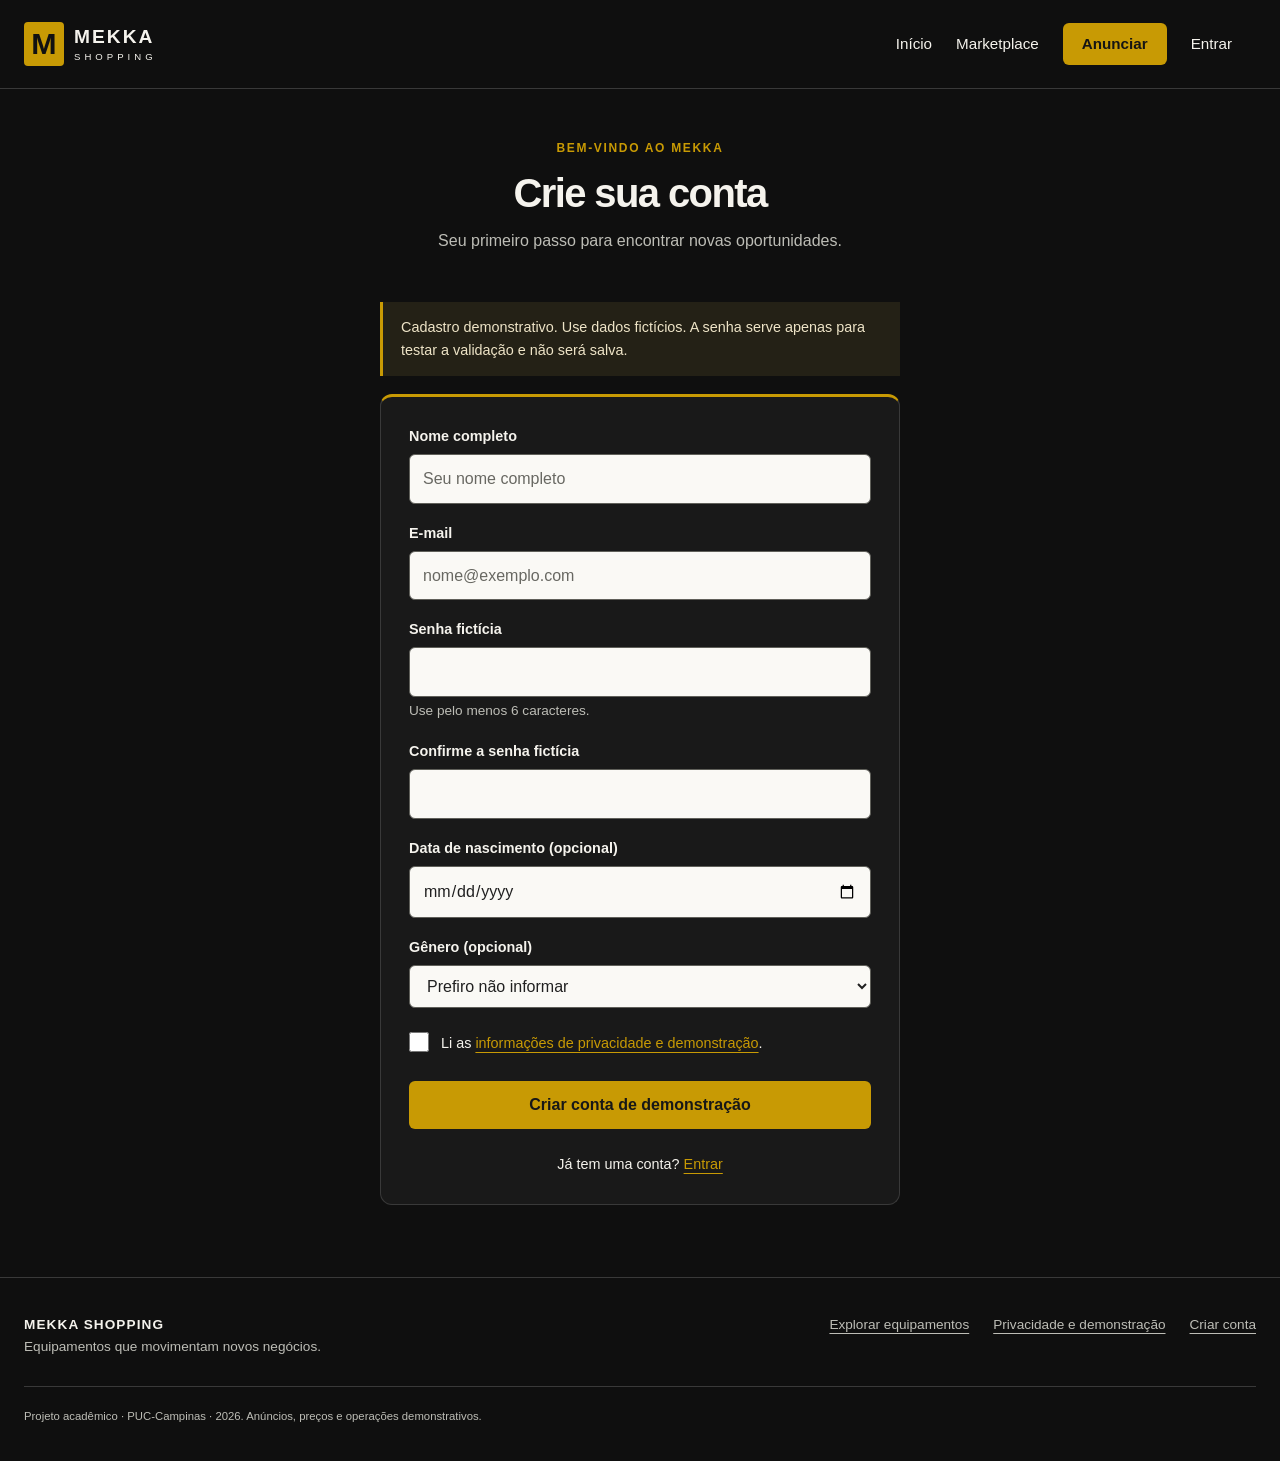
==== cadastro/cadastro.html @ 8ca04e6b "Finaliza telas e funcionalidades demonstrativas do Mekka Shopping" ====
<!DOCTYPE html>
<html lang="pt-BR">
<head>
    <meta charset="UTF-8">
    <meta name="viewport" content="width=device-width, initial-scale=1.0">
    <meta name="description" content="Experimente o cadastro demonstrativo do Mekka Shopping.">
    <title>Criar conta | Mekka Shopping</title>
    <link rel="stylesheet" href="../compartilhado/estilos.css">
    <link rel="stylesheet" href="../compartilhado/formularios.css">
    <link rel="stylesheet" href="cadastro.css">
    <script src="../compartilhado/comum.js" defer></script>
    <script src="cadastro.js" defer></script>
</head>
<body>

    <a class="pular" href="#conteudo">Pular para o conteúdo</a>
    <header class="cabecalho">
        <a class="marca" href="../inicio/mekka.html" aria-label="Mekka Shopping, início"><span class="simbolo" aria-hidden="true">M</span><span>MEKKA <small>SHOPPING</small></span></a>
        <nav aria-label="Navegação principal">
            <ul class="menu">
                <li><a href="../inicio/mekka.html">Início</a></li>
                <li><a href="../marketplace/market.html">Marketplace</a></li>
                <li><a href="../anunciar/anunciar.html" class="botao compacto">Anunciar</a></li>
                <li><a href="../login/login.html" id="link-conta">Entrar</a></li>
                <li><button type="button" id="sair" class="link-botao" hidden>Sair</button></li>
            </ul>
        </nav>
    </header>
    <main id="conteudo">
        <noscript><p class="aviso">Ative o JavaScript para pesquisar equipamentos e usar os formulários demonstrativos.</p></noscript>

        <section class="acesso" aria-labelledby="titulo-cadastro">
            <header class="abertura"><p class="sobretitulo">BEM-VINDO AO MEKKA</p><h1 id="titulo-cadastro">Crie sua conta</h1><p>Seu primeiro passo para encontrar novas oportunidades.</p></header>
            <p class="aviso">Cadastro demonstrativo. Use dados fictícios. A senha serve apenas para testar a validação e não será salva.</p>
            <form id="form-cadastro" class="painel" method="post" novalidate>
                <p class="campo"><label for="nome">Nome completo</label><input id="nome" type="text" required minlength="3" maxlength="80" autocomplete="name" placeholder="Seu nome completo"></p>
                <p class="campo"><label for="email">E-mail</label><input id="email" type="email" required maxlength="120" autocomplete="email" placeholder="nome@exemplo.com"></p>
                <p class="campo"><label for="senha">Senha fictícia</label><input id="senha" type="password" required minlength="6" maxlength="64" autocomplete="new-password" aria-describedby="ajuda-senha"><small id="ajuda-senha">Use pelo menos 6 caracteres.</small></p>
                <p class="campo"><label for="confirmarsenha">Confirme a senha fictícia</label><input id="confirmarsenha" type="password" required minlength="6" maxlength="64" autocomplete="new-password"></p>
                <p class="campo"><label for="nascimento">Data de nascimento (opcional)</label><input id="nascimento" type="date" autocomplete="bday"></p>
                <p class="campo"><label for="genero">Gênero (opcional)</label><select id="genero"><option value="">Prefiro não informar</option><option>Masculino</option><option>Feminino</option><option>Outro</option></select></p>
                <p class="termos"><input id="termos" type="checkbox" required><label for="termos">Li as <a href="../privacidade/privacidade.html">informações de privacidade e demonstração</a>.</label></p>
                <p id="retorno-cadastro" class="mensagem" role="status" aria-live="polite" hidden></p>
                <button class="botao botao-completo" type="submit" disabled>Criar conta de demonstração</button>
                <p class="rodape-form">Já tem uma conta? <a href="../login/login.html">Entrar</a></p>
            </form>
        </section>
    </main>

    <footer class="rodape">
        <p><strong>MEKKA SHOPPING</strong><br>Equipamentos que movimentam novos negócios.</p>
        <nav aria-label="Links do rodapé"><a href="../marketplace/market.html">Explorar equipamentos</a><a href="../privacidade/privacidade.html">Privacidade e demonstração</a><a href="../cadastro/cadastro.html">Criar conta</a></nav>
        <small>Projeto acadêmico · PUC-Campinas · 2026. Anúncios, preços e operações demonstrativos.</small>
    </footer>

</body>
</html>
---- compartilhado/estilos.css ----
:root {
    --fundo: #0f0f0f;
    --painel: #191919;
    --borda: #393939;
    --dourado: #c89a04;
    --texto: #f5f3ed;
    --suave: #bdbdb6;
}

* { box-sizing: border-box; margin: 0; padding: 0; }
body { background: var(--fundo); color: var(--texto); font-family: Arial, Helvetica, sans-serif; line-height: 1.6; min-height: 100vh; display: flex; flex-direction: column; }
main { flex: 1; width: min(1240px, calc(100% - 48px)); margin: 0 auto; padding-bottom: 72px; }
a { color: var(--dourado); text-underline-offset: 4px; }
a:hover { text-decoration-thickness: 2px; }
img { max-width: 100%; height: auto; display: block; }
button, input, select, textarea { font: inherit; }
button, select { cursor: pointer; }
input, select, textarea { width: 100%; min-width: 0; border: 1px solid #60605a; border-radius: 6px; padding: 11px 13px; color: #202020; background: #faf9f5; }
input[type="checkbox"] { width: 20px; height: 20px; flex-shrink: 0; accent-color: var(--dourado); }
textarea { resize: vertical; min-height: 130px; }
label { display: block; margin-bottom: 6px; font-size: 0.9rem; font-weight: 600; }
input::placeholder, textarea::placeholder { color: #686862; opacity: 1; }
:focus-visible { outline: 3px solid var(--dourado); outline-offset: 4px; }
[hidden] { display: none !important; }
h1, h2, h3 { line-height: 1.15; overflow-wrap: anywhere; }
h1 { font-size: clamp(2.2rem, 4vw, 3.5rem); letter-spacing: -0.04em; }
h2 { font-size: clamp(1.4rem, 2.5vw, 1.9rem); letter-spacing: -0.02em; }
h3 { font-size: 1.1rem; }
.pular { position: absolute; top: -80px; left: 16px; background: var(--dourado); color: #111; padding: 12px; z-index: 10; }
.pular:focus { top: 12px; }
.cabecalho { display: flex; align-items: center; justify-content: space-between; gap: 24px; padding: 22px max(24px, calc((100% - 1240px) / 2)); border-bottom: 1px solid var(--borda); }
.marca { display: flex; align-items: center; gap: 10px; color: var(--texto); text-decoration: none; font-size: 1.2rem; font-weight: 800; line-height: 1.1; letter-spacing: 2px; }
.marca small { display: block; font-size: 0.6rem; font-weight: 400; letter-spacing: 4px; margin-top: 5px; }
.simbolo { display: grid; place-items: center; width: 40px; height: 44px; background: var(--dourado); color: #111; font-size: 1.9rem; letter-spacing: -4px; padding-right: 4px; border-radius: 4px; }
.menu { list-style: none; display: flex; flex-wrap: wrap; align-items: center; gap: 24px; }
.menu a { color: var(--texto); text-decoration: none; font-size: 0.95rem; }
.menu a:hover, .menu a[aria-current="page"] { color: var(--dourado); }
.menu .botao, .menu .botao:hover { color: #141414; }
.link-botao { color: var(--dourado); background: none; border: 0; text-decoration: underline; }
.botao { display: inline-flex; align-items: center; justify-content: center; gap: 20px; min-height: 46px; padding: 12px 22px; border: 1px solid transparent; border-radius: 6px; background: var(--dourado); color: #171717; font-weight: 700; text-decoration: none; cursor: pointer; line-height: 1.4; }
.botao:hover { background: #f2c339; }
.botao:disabled { opacity: 0.6; cursor: wait; }
.compacto { min-height: 40px; padding: 9px 18px; }
.secundario { color: var(--texto); border-color: #65655f; background: transparent; }
.secundario:hover { background: #30302b; }
.botao-escuro { background: #1c1c1c; color: #fff; }
.botao-escuro:hover { background: #393939; }
.sobretitulo { color: var(--dourado); font-size: 0.75rem; letter-spacing: 0.14em; font-weight: 700; }
.abertura { padding: 50px 0 30px; }
.abertura h1 { margin: 12px 0; }
.abertura > p:last-child { color: var(--suave); max-width: 680px; }
.secao { margin-top: 48px; }
.titulo-secao { display: flex; align-items: baseline; justify-content: space-between; flex-wrap: wrap; gap: 12px; margin-bottom: 24px; }
.titulo-secao p { color: var(--suave); font-size: 0.9rem; }
.painel { padding: 28px; background: var(--painel); border: 1px solid var(--borda); border-radius: 12px; }
.campo { margin-bottom: 18px; }
.campo small, .nota { color: var(--suave); font-size: 0.85rem; }
.nota { margin: 12px 0 20px; }
.mensagem { padding: 14px 16px; border: 1px solid #53946d; background: #1b3125; color: #ddf4e6; border-radius: 6px; margin: 16px 0; overflow-wrap: anywhere; }
.erro { color: #ffe2de; border-color: #ae655c; background: #3a201d; }
.aviso { padding: 14px 18px; border-left: 3px solid var(--dourado); background: #242116; color: #eee4c7; margin: 18px 0; font-size: 0.9rem; }
.grade-produtos { display: grid; grid-template-columns: repeat(4, minmax(0, 1fr)); gap: 20px; list-style: none; }
.grade-produtos > li { min-width: 0; }
.card-produto { display: flex; flex-direction: column; height: 100%; border-radius: 10px; background: #f7f6f2; color: #1a1a1a; padding: 12px 12px 16px; }
.imagem-produto { width: 100%; aspect-ratio: 3 / 2; object-fit: contain; border-radius: 6px; background: #e9e8e2; }
.etiqueta { align-self: flex-start; color: #54500d; background: #eee7bd; padding: 3px 8px; margin: 16px 0 12px; border-radius: 4px; font-size: 0.72rem; font-weight: 700; text-transform: uppercase; letter-spacing: 0.04em; }
.nome-produto { margin: 0 4px 10px; min-height: 42px; }
.local-produto, .info-produto { color: #62625b; margin: 0 4px 5px; font-size: 0.82rem; overflow-wrap: anywhere; }
.preco-produto { font-size: 1.3rem; font-weight: 700; margin: auto 4px 14px; padding-top: 16px; }
.card-produto .botao { justify-content: space-between; font-size: 0.9rem; padding: 11px 14px; }
.estado-vazio { text-align: center; padding: 55px 24px; border: 1px dashed var(--borda); border-radius: 8px; color: var(--suave); }
.rodape { display: grid; grid-template-columns: 1fr 1fr; gap: 28px; border-top: 1px solid var(--borda); padding: 36px max(24px, calc((100% - 1240px) / 2)); color: var(--suave); font-size: 0.85rem; }
.rodape strong { color: var(--texto); letter-spacing: 0.08em; }
.rodape nav { display: flex; justify-content: flex-end; flex-wrap: wrap; align-content: start; gap: 12px 24px; }
.rodape nav a { color: var(--suave); }
.rodape small { grid-column: 1 / -1; border-top: 1px solid var(--borda); padding-top: 20px; }
.termos { display: flex; align-items: flex-start; gap: 12px; margin: 20px 0; }
.termos label { font-weight: 400; font-size: 0.9rem; }
.largura-total { grid-column: 1 / -1; }
@media (max-width: 1000px) {
    .grade-produtos { grid-template-columns: repeat(3, minmax(0, 1fr)); }
    .menu { gap: 16px; }
}
@media (max-width: 760px) {
    main { width: calc(100% - 32px); padding-bottom: 48px; }
    .cabecalho { flex-direction: column; align-items: flex-start; padding: 20px 16px; gap: 18px; }
    .menu { gap: 10px 18px; }
    .menu a { font-size: 0.85rem; }
    .grade-produtos { grid-template-columns: repeat(2, minmax(0, 1fr)); }
    .rodape { grid-template-columns: 1fr; padding: 30px 16px; }
    .rodape nav { justify-content: flex-start; }
    .painel { padding: 20px; }
    .abertura { padding-top: 32px; }
}
@media (max-width: 480px) {
    .grade-produtos { grid-template-columns: 1fr; }
    .nome-produto { min-height: auto; }
    .titulo-secao { align-items: flex-start; flex-direction: column; }
    .botao { gap: 10px; }
}
---- compartilhado/formularios.css ----
.acesso { width: 100%; max-width: 520px; margin: 0 auto; }
.acesso .abertura { text-align: center; }
.acesso .abertura h1 { font-size: 2.5rem; }
.acesso .painel { border-top: 3px solid var(--dourado); }
.botao-completo { width: 100%; }
.rodape-form { text-align: center; margin-top: 24px; font-size: 0.9rem; }
@media (max-width: 480px) { .acesso .abertura h1 { font-size: 2rem; } }
---- cadastro/cadastro.css ----
#form-cadastro .termos { margin-top: 24px; }
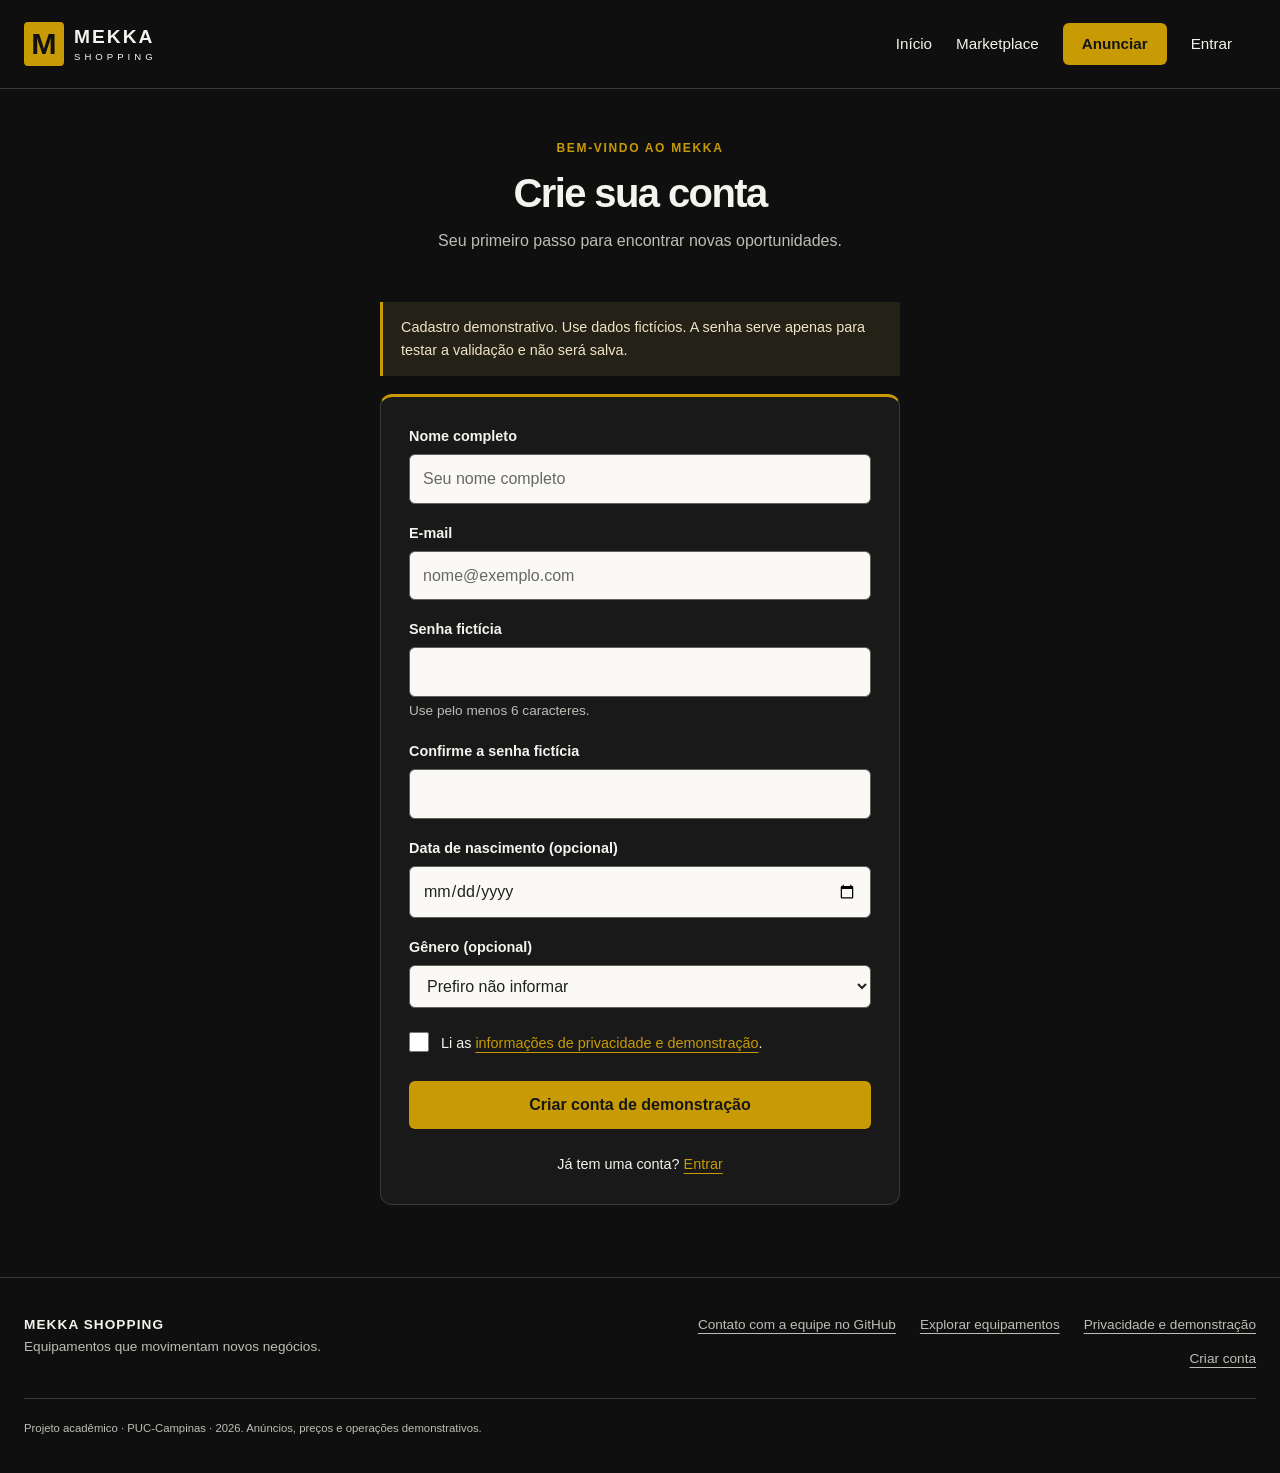
==== commit 1d81aff6: "Conclui filtros, contato e tratamento de falhas da demonstração" ====
--- a/cadastro/cadastro.html
+++ b/cadastro/cadastro.html
@@ -49,7 +49,7 @@
 
     <footer class="rodape">
         <p><strong>MEKKA SHOPPING</strong><br>Equipamentos que movimentam novos negócios.</p>
-        <nav aria-label="Links do rodapé"><a href="../marketplace/market.html">Explorar equipamentos</a><a href="../privacidade/privacidade.html">Privacidade e demonstração</a><a href="../cadastro/cadastro.html">Criar conta</a></nav>
+        <nav aria-label="Links do rodapé"><a href="https://github.com/viniciusmartins65santos-del/Mekka-shopping/issues">Contato com a equipe no GitHub</a><a href="../marketplace/market.html">Explorar equipamentos</a><a href="../privacidade/privacidade.html">Privacidade e demonstração</a><a href="../cadastro/cadastro.html">Criar conta</a></nav>
         <small>Projeto acadêmico · PUC-Campinas · 2026. Anúncios, preços e operações demonstrativos.</small>
     </footer>
 
